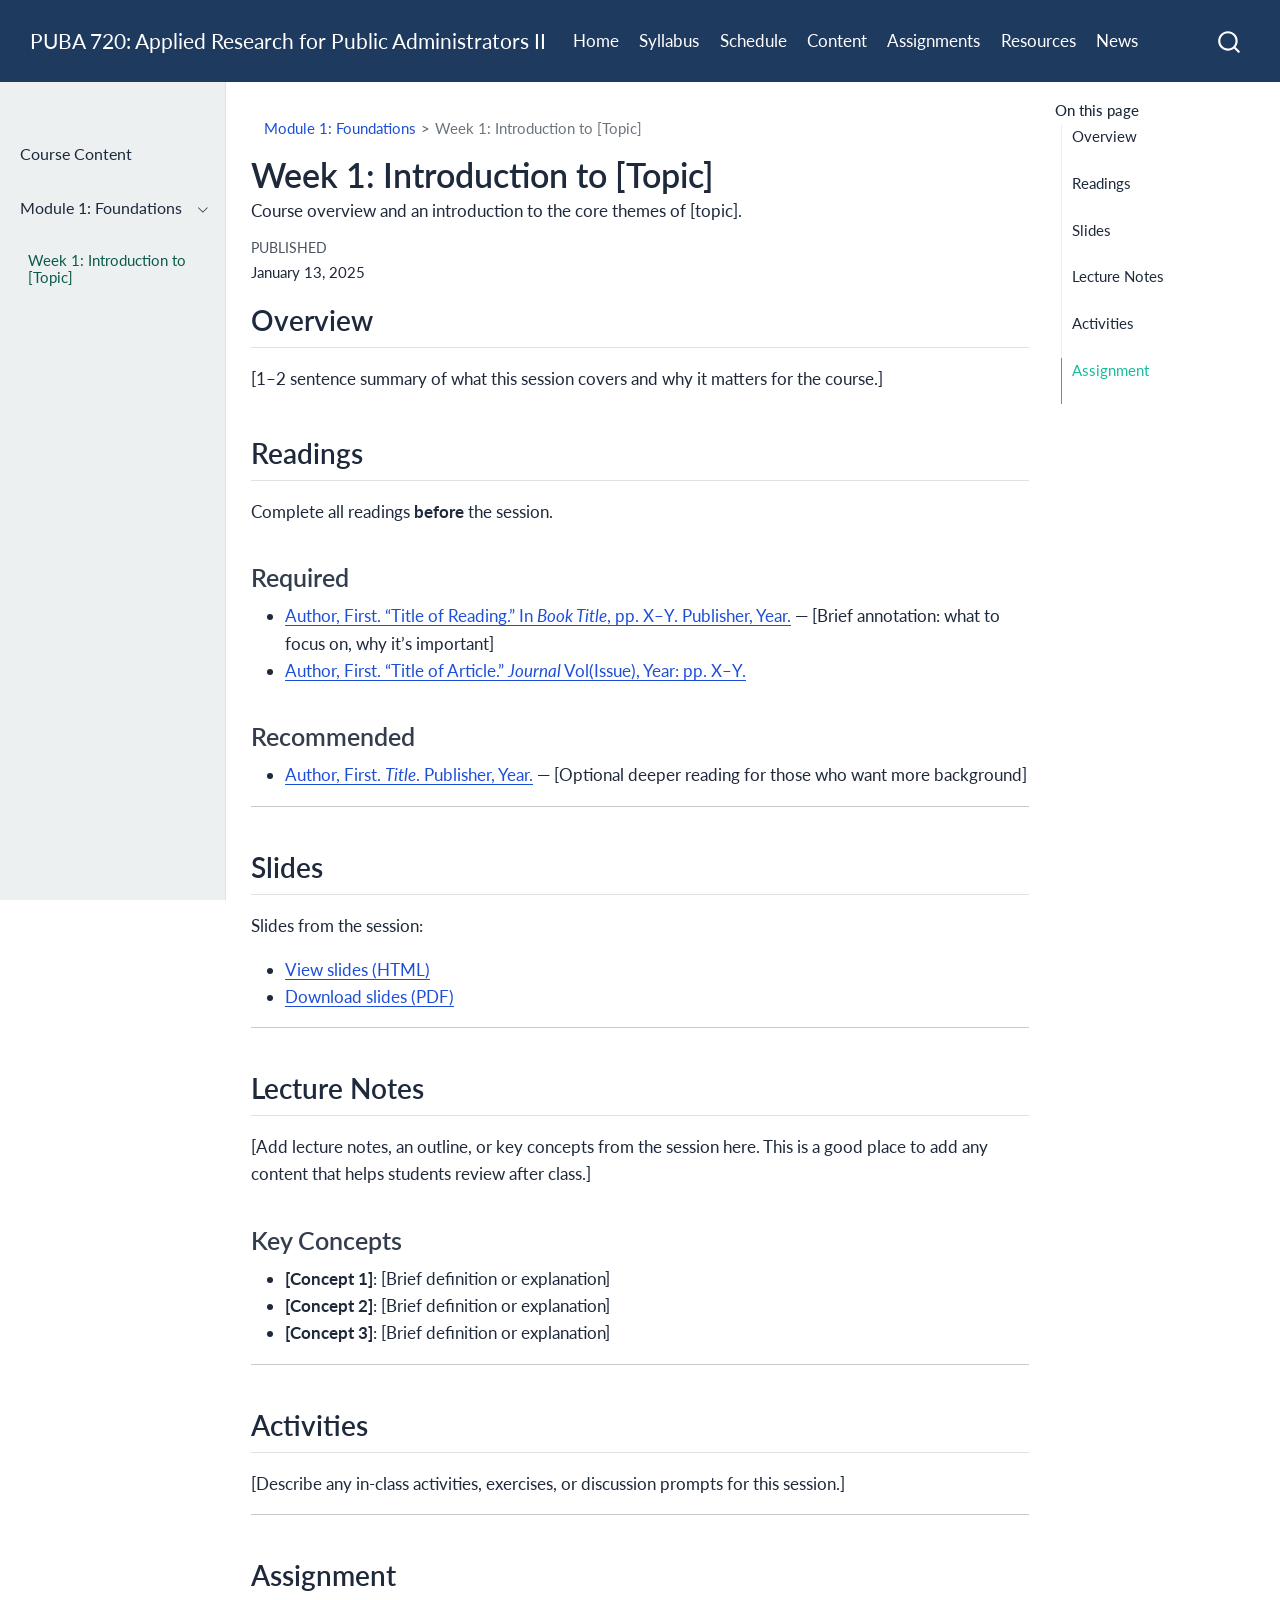
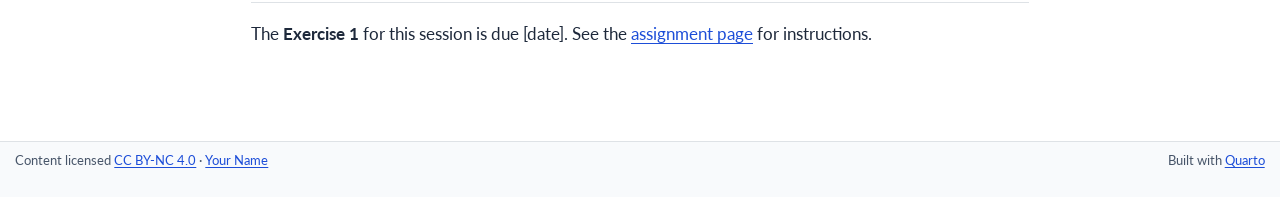
==== content/01-content.html @ adf617c3 "Built site for gh-pages" ====
<!DOCTYPE html>
<html xmlns="http://www.w3.org/1999/xhtml" lang="en" xml:lang="en"><head>

<meta charset="utf-8">
<meta name="generator" content="quarto-1.8.27">

<meta name="viewport" content="width=device-width, initial-scale=1.0, user-scalable=yes">

<meta name="dcterms.date" content="2025-01-13">
<meta name="description" content="Course overview and an introduction to the core themes of [topic].">

<title>Week 1: Introduction to [Topic] – PUBA 720: Applied Research for Public Administrators II</title>
<style>
code{white-space: pre-wrap;}
span.smallcaps{font-variant: small-caps;}
div.columns{display: flex; gap: min(4vw, 1.5em);}
div.column{flex: auto; overflow-x: auto;}
div.hanging-indent{margin-left: 1.5em; text-indent: -1.5em;}
ul.task-list{list-style: none;}
ul.task-list li input[type="checkbox"] {
  width: 0.8em;
  margin: 0 0.8em 0.2em -1em; /* quarto-specific, see https://github.com/quarto-dev/quarto-cli/issues/4556 */ 
  vertical-align: middle;
}
</style>


<script src="../site_libs/quarto-nav/quarto-nav.js"></script>
<script src="../site_libs/clipboard/clipboard.min.js"></script>
<script src="../site_libs/quarto-search/autocomplete.umd.js"></script>
<script src="../site_libs/quarto-search/fuse.min.js"></script>
<script src="../site_libs/quarto-search/quarto-search.js"></script>
<meta name="quarto:offset" content="../">
<script src="../site_libs/quarto-html/quarto.js" type="module"></script>
<script src="../site_libs/quarto-html/tabsets/tabsets.js" type="module"></script>
<script src="../site_libs/quarto-html/axe/axe-check.js" type="module"></script>
<script src="../site_libs/quarto-html/popper.min.js"></script>
<script src="../site_libs/quarto-html/tippy.umd.min.js"></script>
<script src="../site_libs/quarto-html/anchor.min.js"></script>
<link href="../site_libs/quarto-html/tippy.css" rel="stylesheet">
<link href="../site_libs/quarto-html/quarto-syntax-highlighting-ed96de9b727972fe78a7b5d16c58bf87.css" rel="stylesheet" id="quarto-text-highlighting-styles">
<script src="../site_libs/bootstrap/bootstrap.min.js"></script>
<link href="../site_libs/bootstrap/bootstrap-icons.css" rel="stylesheet">
<link href="../site_libs/bootstrap/bootstrap-c410477cb083180b8fe2dfa5824c04f8.min.css" rel="stylesheet" append-hash="true" id="quarto-bootstrap" data-mode="light">
<script id="quarto-search-options" type="application/json">{
  "location": "navbar",
  "copy-button": false,
  "collapse-after": 3,
  "panel-placement": "end",
  "type": "overlay",
  "limit": 50,
  "keyboard-shortcut": [
    "f",
    "/",
    "s"
  ],
  "show-item-context": false,
  "language": {
    "search-no-results-text": "No results",
    "search-matching-documents-text": "matching documents",
    "search-copy-link-title": "Copy link to search",
    "search-hide-matches-text": "Hide additional matches",
    "search-more-match-text": "more match in this document",
    "search-more-matches-text": "more matches in this document",
    "search-clear-button-title": "Clear",
    "search-text-placeholder": "",
    "search-detached-cancel-button-title": "Cancel",
    "search-submit-button-title": "Submit",
    "search-label": "Search"
  }
}</script>


<link rel="stylesheet" href="../styles.css">
</head>

<body class="nav-sidebar docked nav-fixed quarto-light">

<div id="quarto-search-results"></div>
  <header id="quarto-header" class="headroom fixed-top">
    <nav class="navbar navbar-expand-lg " data-bs-theme="dark">
      <div class="navbar-container container-fluid">
      <div class="navbar-brand-container mx-auto">
    <a class="navbar-brand" href="../index.html">
    <span class="navbar-title">PUBA 720: Applied Research for Public Administrators II</span>
    </a>
  </div>
            <div id="quarto-search" class="" title="Search"></div>
          <button class="navbar-toggler" type="button" data-bs-toggle="collapse" data-bs-target="#navbarCollapse" aria-controls="navbarCollapse" role="menu" aria-expanded="false" aria-label="Toggle navigation" onclick="if (window.quartoToggleHeadroom) { window.quartoToggleHeadroom(); }">
  <span class="navbar-toggler-icon"></span>
</button>
          <div class="collapse navbar-collapse" id="navbarCollapse">
            <ul class="navbar-nav navbar-nav-scroll me-auto">
  <li class="nav-item">
    <a class="nav-link" href="../index.html"> 
<span class="menu-text">Home</span></a>
  </li>  
  <li class="nav-item">
    <a class="nav-link" href="../syllabus.html"> 
<span class="menu-text">Syllabus</span></a>
  </li>  
  <li class="nav-item">
    <a class="nav-link" href="../schedule.html"> 
<span class="menu-text">Schedule</span></a>
  </li>  
  <li class="nav-item">
    <a class="nav-link active" href="../content/index.html" aria-current="page"> 
<span class="menu-text">Content</span></a>
  </li>  
  <li class="nav-item">
    <a class="nav-link" href="../assignment/index.html"> 
<span class="menu-text">Assignments</span></a>
  </li>  
  <li class="nav-item">
    <a class="nav-link" href="../resources.html"> 
<span class="menu-text">Resources</span></a>
  </li>  
  <li class="nav-item">
    <a class="nav-link" href="../news.html"> 
<span class="menu-text">News</span></a>
  </li>  
</ul>
          </div> <!-- /navcollapse -->
            <div class="quarto-navbar-tools">
</div>
      </div> <!-- /container-fluid -->
    </nav>
  <nav class="quarto-secondary-nav">
    <div class="container-fluid d-flex">
      <button type="button" class="quarto-btn-toggle btn" data-bs-toggle="collapse" role="button" data-bs-target=".quarto-sidebar-collapse-item" aria-controls="quarto-sidebar" aria-expanded="false" aria-label="Toggle sidebar navigation" onclick="if (window.quartoToggleHeadroom) { window.quartoToggleHeadroom(); }">
        <i class="bi bi-layout-text-sidebar-reverse"></i>
      </button>
        <nav class="quarto-page-breadcrumbs" aria-label="breadcrumb"><ol class="breadcrumb"><li class="breadcrumb-item"><a href="../content/01-content.html">Module 1: Foundations</a></li><li class="breadcrumb-item"><a href="../content/01-content.html">Week 1: Introduction to [Topic]</a></li></ol></nav>
        <a class="flex-grow-1" role="navigation" data-bs-toggle="collapse" data-bs-target=".quarto-sidebar-collapse-item" aria-controls="quarto-sidebar" aria-expanded="false" aria-label="Toggle sidebar navigation" onclick="if (window.quartoToggleHeadroom) { window.quartoToggleHeadroom(); }">      
        </a>
      <button type="button" class="btn quarto-search-button" aria-label="Search" onclick="window.quartoOpenSearch();">
        <i class="bi bi-search"></i>
      </button>
    </div>
  </nav>
</header>
<!-- content -->
<div id="quarto-content" class="quarto-container page-columns page-rows-contents page-layout-article page-navbar">
<!-- sidebar -->
  <nav id="quarto-sidebar" class="sidebar collapse collapse-horizontal quarto-sidebar-collapse-item sidebar-navigation docked overflow-auto">
        <div class="mt-2 flex-shrink-0 align-items-center">
        <div class="sidebar-search">
        <div id="quarto-search" class="" title="Search"></div>
        </div>
        </div>
    <div class="sidebar-menu-container"> 
    <ul class="list-unstyled mt-1">
        <li class="sidebar-item">
  <div class="sidebar-item-container"> 
  <a href="../content/index.html" class="sidebar-item-text sidebar-link">
 <span class="menu-text">Course Content</span></a>
  </div>
</li>
        <li class="sidebar-item sidebar-item-section">
      <div class="sidebar-item-container"> 
            <a class="sidebar-item-text sidebar-link text-start" data-bs-toggle="collapse" data-bs-target="#quarto-sidebar-section-1" role="navigation" aria-expanded="true">
 <span class="menu-text">Module 1: Foundations</span></a>
          <a class="sidebar-item-toggle text-start" data-bs-toggle="collapse" data-bs-target="#quarto-sidebar-section-1" role="navigation" aria-expanded="true" aria-label="Toggle section">
            <i class="bi bi-chevron-right ms-2"></i>
          </a> 
      </div>
      <ul id="quarto-sidebar-section-1" class="collapse list-unstyled sidebar-section depth1 show">  
          <li class="sidebar-item">
  <div class="sidebar-item-container"> 
  <a href="../content/01-content.html" class="sidebar-item-text sidebar-link active">
 <span class="menu-text">Week 1: Introduction to [Topic]</span></a>
  </div>
</li>
      </ul>
  </li>
    </ul>
    </div>
</nav>
<div id="quarto-sidebar-glass" class="quarto-sidebar-collapse-item" data-bs-toggle="collapse" data-bs-target=".quarto-sidebar-collapse-item"></div>
<!-- margin-sidebar -->
    <div id="quarto-margin-sidebar" class="sidebar margin-sidebar">
        <nav id="TOC" role="doc-toc" class="toc-active">
    <h2 id="toc-title">On this page</h2>
   
  <ul>
  <li><a href="#overview" id="toc-overview" class="nav-link active" data-scroll-target="#overview">Overview</a></li>
  <li><a href="#readings" id="toc-readings" class="nav-link" data-scroll-target="#readings">Readings</a>
  <ul class="collapse">
  <li><a href="#required" id="toc-required" class="nav-link" data-scroll-target="#required">Required</a></li>
  <li><a href="#recommended" id="toc-recommended" class="nav-link" data-scroll-target="#recommended">Recommended</a></li>
  </ul></li>
  <li><a href="#slides" id="toc-slides" class="nav-link" data-scroll-target="#slides">Slides</a></li>
  <li><a href="#lecture-notes" id="toc-lecture-notes" class="nav-link" data-scroll-target="#lecture-notes">Lecture Notes</a>
  <ul class="collapse">
  <li><a href="#key-concepts" id="toc-key-concepts" class="nav-link" data-scroll-target="#key-concepts">Key Concepts</a></li>
  </ul></li>
  <li><a href="#activities" id="toc-activities" class="nav-link" data-scroll-target="#activities">Activities</a></li>
  <li><a href="#assignment" id="toc-assignment" class="nav-link" data-scroll-target="#assignment">Assignment</a></li>
  </ul>
</nav>
    </div>
<!-- main -->
<main class="content" id="quarto-document-content">
<!-- WCAG 2.4.1: Bypass Blocks — skip link becomes visible on keyboard focus -->
<a class="skip-nav" href="#quarto-document-content">Skip to main content</a>

<header id="title-block-header" class="quarto-title-block default"><nav class="quarto-page-breadcrumbs quarto-title-breadcrumbs d-none d-lg-block" aria-label="breadcrumb"><ol class="breadcrumb"><li class="breadcrumb-item"><a href="../content/01-content.html">Module 1: Foundations</a></li><li class="breadcrumb-item"><a href="../content/01-content.html">Week 1: Introduction to [Topic]</a></li></ol></nav>
<div class="quarto-title">
<h1 class="title">Week 1: Introduction to [Topic]</h1>
</div>

<div>
  <div class="description">
    Course overview and an introduction to the core themes of [topic].
  </div>
</div>


<div class="quarto-title-meta">

    
    <div>
    <div class="quarto-title-meta-heading">Published</div>
    <div class="quarto-title-meta-contents">
      <p class="date">January 13, 2025</p>
    </div>
  </div>
  
    
  </div>
  


</header>


<section id="overview" class="level2">
<h2 class="anchored" data-anchor-id="overview">Overview</h2>
<p>[1–2 sentence summary of what this session covers and why it matters for the course.]</p>
</section>
<section id="readings" class="level2">
<h2 class="anchored" data-anchor-id="readings">Readings</h2>
<p>Complete all readings <strong>before</strong> the session.</p>
<section id="required" class="level3">
<h3 class="anchored" data-anchor-id="required">Required</h3>
<ul>
<li><a href="link">Author, First. “Title of Reading.” In <em>Book Title</em>, pp.&nbsp;X–Y. Publisher, Year.</a> — [Brief annotation: what to focus on, why it’s important]</li>
<li><a href="link">Author, First. “Title of Article.” <em>Journal</em> Vol(Issue), Year: pp.&nbsp;X–Y.</a></li>
</ul>
</section>
<section id="recommended" class="level3">
<h3 class="anchored" data-anchor-id="recommended">Recommended</h3>
<ul>
<li><a href="link">Author, First. <em>Title</em>. Publisher, Year.</a> — [Optional deeper reading for those who want more background]</li>
</ul>
<hr>
</section>
</section>
<section id="slides" class="level2">
<h2 class="anchored" data-anchor-id="slides">Slides</h2>
<p>Slides from the session:</p>
<ul>
<li><a href="slides/01-slides.html" target="_blank" rel="noopener noreferrer" aria-label="View Week 1 slides, opens in new tab">View slides (HTML)</a></li>
<li><a href="slides/01-slides.pdf" aria-label="Download Week 1 slides as PDF">Download slides (PDF)</a></li>
</ul>
<hr>
</section>
<section id="lecture-notes" class="level2">
<h2 class="anchored" data-anchor-id="lecture-notes">Lecture Notes</h2>
<p>[Add lecture notes, an outline, or key concepts from the session here. This is a good place to add any content that helps students review after class.]</p>
<section id="key-concepts" class="level3">
<h3 class="anchored" data-anchor-id="key-concepts">Key Concepts</h3>
<ul>
<li><strong>[Concept 1]</strong>: [Brief definition or explanation]</li>
<li><strong>[Concept 2]</strong>: [Brief definition or explanation]</li>
<li><strong>[Concept 3]</strong>: [Brief definition or explanation]</li>
</ul>
<hr>
</section>
</section>
<section id="activities" class="level2">
<h2 class="anchored" data-anchor-id="activities">Activities</h2>
<p>[Describe any in-class activities, exercises, or discussion prompts for this session.]</p>
<hr>
</section>
<section id="assignment" class="level2">
<h2 class="anchored" data-anchor-id="assignment">Assignment</h2>
<p>The <strong>Exercise 1</strong> for this session is due [date]. See the <a href="../assignment/01-exercise.html">assignment page</a> for instructions.</p>


</section>

</main> <!-- /main -->
<script id="quarto-html-after-body" type="application/javascript">
  window.document.addEventListener("DOMContentLoaded", function (event) {
    const icon = "";
    const anchorJS = new window.AnchorJS();
    anchorJS.options = {
      placement: 'right',
      icon: icon
    };
    anchorJS.add('.anchored');
    const isCodeAnnotation = (el) => {
      for (const clz of el.classList) {
        if (clz.startsWith('code-annotation-')) {                     
          return true;
        }
      }
      return false;
    }
    const onCopySuccess = function(e) {
      // button target
      const button = e.trigger;
      // don't keep focus
      button.blur();
      // flash "checked"
      button.classList.add('code-copy-button-checked');
      var currentTitle = button.getAttribute("title");
      button.setAttribute("title", "Copied!");
      let tooltip;
      if (window.bootstrap) {
        button.setAttribute("data-bs-toggle", "tooltip");
        button.setAttribute("data-bs-placement", "left");
        button.setAttribute("data-bs-title", "Copied!");
        tooltip = new bootstrap.Tooltip(button, 
          { trigger: "manual", 
            customClass: "code-copy-button-tooltip",
            offset: [0, -8]});
        tooltip.show();    
      }
      setTimeout(function() {
        if (tooltip) {
          tooltip.hide();
          button.removeAttribute("data-bs-title");
          button.removeAttribute("data-bs-toggle");
          button.removeAttribute("data-bs-placement");
        }
        button.setAttribute("title", currentTitle);
        button.classList.remove('code-copy-button-checked');
      }, 1000);
      // clear code selection
      e.clearSelection();
    }
    const getTextToCopy = function(trigger) {
      const outerScaffold = trigger.parentElement.cloneNode(true);
      const codeEl = outerScaffold.querySelector('code');
      for (const childEl of codeEl.children) {
        if (isCodeAnnotation(childEl)) {
          childEl.remove();
        }
      }
      return codeEl.innerText;
    }
    const clipboard = new window.ClipboardJS('.code-copy-button:not([data-in-quarto-modal])', {
      text: getTextToCopy
    });
    clipboard.on('success', onCopySuccess);
    if (window.document.getElementById('quarto-embedded-source-code-modal')) {
      const clipboardModal = new window.ClipboardJS('.code-copy-button[data-in-quarto-modal]', {
        text: getTextToCopy,
        container: window.document.getElementById('quarto-embedded-source-code-modal')
      });
      clipboardModal.on('success', onCopySuccess);
    }
      var localhostRegex = new RegExp(/^(?:http|https):\/\/localhost\:?[0-9]*\//);
      var mailtoRegex = new RegExp(/^mailto:/);
        var filterRegex = new RegExp("https:\/\/colt-jensen\.github\.io\/puba-720-");
      var isInternal = (href) => {
          return filterRegex.test(href) || localhostRegex.test(href) || mailtoRegex.test(href);
      }
      // Inspect non-navigation links and adorn them if external
     var links = window.document.querySelectorAll('a[href]:not(.nav-link):not(.navbar-brand):not(.toc-action):not(.sidebar-link):not(.sidebar-item-toggle):not(.pagination-link):not(.no-external):not([aria-hidden]):not(.dropdown-item):not(.quarto-navigation-tool):not(.about-link)');
      for (var i=0; i<links.length; i++) {
        const link = links[i];
        if (!isInternal(link.href)) {
          // undo the damage that might have been done by quarto-nav.js in the case of
          // links that we want to consider external
          if (link.dataset.originalHref !== undefined) {
            link.href = link.dataset.originalHref;
          }
        }
      }
    function tippyHover(el, contentFn, onTriggerFn, onUntriggerFn) {
      const config = {
        allowHTML: true,
        maxWidth: 500,
        delay: 100,
        arrow: false,
        appendTo: function(el) {
            return el.parentElement;
        },
        interactive: true,
        interactiveBorder: 10,
        theme: 'quarto',
        placement: 'bottom-start',
      };
      if (contentFn) {
        config.content = contentFn;
      }
      if (onTriggerFn) {
        config.onTrigger = onTriggerFn;
      }
      if (onUntriggerFn) {
        config.onUntrigger = onUntriggerFn;
      }
      window.tippy(el, config); 
    }
    const noterefs = window.document.querySelectorAll('a[role="doc-noteref"]');
    for (var i=0; i<noterefs.length; i++) {
      const ref = noterefs[i];
      tippyHover(ref, function() {
        // use id or data attribute instead here
        let href = ref.getAttribute('data-footnote-href') || ref.getAttribute('href');
        try { href = new URL(href).hash; } catch {}
        const id = href.replace(/^#\/?/, "");
        const note = window.document.getElementById(id);
        if (note) {
          return note.innerHTML;
        } else {
          return "";
        }
      });
    }
    const xrefs = window.document.querySelectorAll('a.quarto-xref');
    const processXRef = (id, note) => {
      // Strip column container classes
      const stripColumnClz = (el) => {
        el.classList.remove("page-full", "page-columns");
        if (el.children) {
          for (const child of el.children) {
            stripColumnClz(child);
          }
        }
      }
      stripColumnClz(note)
      if (id === null || id.startsWith('sec-')) {
        // Special case sections, only their first couple elements
        const container = document.createElement("div");
        if (note.children && note.children.length > 2) {
          container.appendChild(note.children[0].cloneNode(true));
          for (let i = 1; i < note.children.length; i++) {
            const child = note.children[i];
            if (child.tagName === "P" && child.innerText === "") {
              continue;
            } else {
              container.appendChild(child.cloneNode(true));
              break;
            }
          }
          if (window.Quarto?.typesetMath) {
            window.Quarto.typesetMath(container);
          }
          return container.innerHTML
        } else {
          if (window.Quarto?.typesetMath) {
            window.Quarto.typesetMath(note);
          }
          return note.innerHTML;
        }
      } else {
        // Remove any anchor links if they are present
        const anchorLink = note.querySelector('a.anchorjs-link');
        if (anchorLink) {
          anchorLink.remove();
        }
        if (window.Quarto?.typesetMath) {
          window.Quarto.typesetMath(note);
        }
        if (note.classList.contains("callout")) {
          return note.outerHTML;
        } else {
          return note.innerHTML;
        }
      }
    }
    for (var i=0; i<xrefs.length; i++) {
      const xref = xrefs[i];
      tippyHover(xref, undefined, function(instance) {
        instance.disable();
        let url = xref.getAttribute('href');
        let hash = undefined; 
        if (url.startsWith('#')) {
          hash = url;
        } else {
          try { hash = new URL(url).hash; } catch {}
        }
        if (hash) {
          const id = hash.replace(/^#\/?/, "");
          const note = window.document.getElementById(id);
          if (note !== null) {
            try {
              const html = processXRef(id, note.cloneNode(true));
              instance.setContent(html);
            } finally {
              instance.enable();
              instance.show();
            }
          } else {
            // See if we can fetch this
            fetch(url.split('#')[0])
            .then(res => res.text())
            .then(html => {
              const parser = new DOMParser();
              const htmlDoc = parser.parseFromString(html, "text/html");
              const note = htmlDoc.getElementById(id);
              if (note !== null) {
                const html = processXRef(id, note);
                instance.setContent(html);
              } 
            }).finally(() => {
              instance.enable();
              instance.show();
            });
          }
        } else {
          // See if we can fetch a full url (with no hash to target)
          // This is a special case and we should probably do some content thinning / targeting
          fetch(url)
          .then(res => res.text())
          .then(html => {
            const parser = new DOMParser();
            const htmlDoc = parser.parseFromString(html, "text/html");
            const note = htmlDoc.querySelector('main.content');
            if (note !== null) {
              // This should only happen for chapter cross references
              // (since there is no id in the URL)
              // remove the first header
              if (note.children.length > 0 && note.children[0].tagName === "HEADER") {
                note.children[0].remove();
              }
              const html = processXRef(null, note);
              instance.setContent(html);
            } 
          }).finally(() => {
            instance.enable();
            instance.show();
          });
        }
      }, function(instance) {
      });
    }
        let selectedAnnoteEl;
        const selectorForAnnotation = ( cell, annotation) => {
          let cellAttr = 'data-code-cell="' + cell + '"';
          let lineAttr = 'data-code-annotation="' +  annotation + '"';
          const selector = 'span[' + cellAttr + '][' + lineAttr + ']';
          return selector;
        }
        const selectCodeLines = (annoteEl) => {
          const doc = window.document;
          const targetCell = annoteEl.getAttribute("data-target-cell");
          const targetAnnotation = annoteEl.getAttribute("data-target-annotation");
          const annoteSpan = window.document.querySelector(selectorForAnnotation(targetCell, targetAnnotation));
          const lines = annoteSpan.getAttribute("data-code-lines").split(",");
          const lineIds = lines.map((line) => {
            return targetCell + "-" + line;
          })
          let top = null;
          let height = null;
          let parent = null;
          if (lineIds.length > 0) {
              //compute the position of the single el (top and bottom and make a div)
              const el = window.document.getElementById(lineIds[0]);
              top = el.offsetTop;
              height = el.offsetHeight;
              parent = el.parentElement.parentElement;
            if (lineIds.length > 1) {
              const lastEl = window.document.getElementById(lineIds[lineIds.length - 1]);
              const bottom = lastEl.offsetTop + lastEl.offsetHeight;
              height = bottom - top;
            }
            if (top !== null && height !== null && parent !== null) {
              // cook up a div (if necessary) and position it 
              let div = window.document.getElementById("code-annotation-line-highlight");
              if (div === null) {
                div = window.document.createElement("div");
                div.setAttribute("id", "code-annotation-line-highlight");
                div.style.position = 'absolute';
                parent.appendChild(div);
              }
              div.style.top = top - 2 + "px";
              div.style.height = height + 4 + "px";
              div.style.left = 0;
              let gutterDiv = window.document.getElementById("code-annotation-line-highlight-gutter");
              if (gutterDiv === null) {
                gutterDiv = window.document.createElement("div");
                gutterDiv.setAttribute("id", "code-annotation-line-highlight-gutter");
                gutterDiv.style.position = 'absolute';
                const codeCell = window.document.getElementById(targetCell);
                const gutter = codeCell.querySelector('.code-annotation-gutter');
                gutter.appendChild(gutterDiv);
              }
              gutterDiv.style.top = top - 2 + "px";
              gutterDiv.style.height = height + 4 + "px";
            }
            selectedAnnoteEl = annoteEl;
          }
        };
        const unselectCodeLines = () => {
          const elementsIds = ["code-annotation-line-highlight", "code-annotation-line-highlight-gutter"];
          elementsIds.forEach((elId) => {
            const div = window.document.getElementById(elId);
            if (div) {
              div.remove();
            }
          });
          selectedAnnoteEl = undefined;
        };
          // Handle positioning of the toggle
      window.addEventListener(
        "resize",
        throttle(() => {
          elRect = undefined;
          if (selectedAnnoteEl) {
            selectCodeLines(selectedAnnoteEl);
          }
        }, 10)
      );
      function throttle(fn, ms) {
      let throttle = false;
      let timer;
        return (...args) => {
          if(!throttle) { // first call gets through
              fn.apply(this, args);
              throttle = true;
          } else { // all the others get throttled
              if(timer) clearTimeout(timer); // cancel #2
              timer = setTimeout(() => {
                fn.apply(this, args);
                timer = throttle = false;
              }, ms);
          }
        };
      }
        // Attach click handler to the DT
        const annoteDls = window.document.querySelectorAll('dt[data-target-cell]');
        for (const annoteDlNode of annoteDls) {
          annoteDlNode.addEventListener('click', (event) => {
            const clickedEl = event.target;
            if (clickedEl !== selectedAnnoteEl) {
              unselectCodeLines();
              const activeEl = window.document.querySelector('dt[data-target-cell].code-annotation-active');
              if (activeEl) {
                activeEl.classList.remove('code-annotation-active');
              }
              selectCodeLines(clickedEl);
              clickedEl.classList.add('code-annotation-active');
            } else {
              // Unselect the line
              unselectCodeLines();
              clickedEl.classList.remove('code-annotation-active');
            }
          });
        }
    const findCites = (el) => {
      const parentEl = el.parentElement;
      if (parentEl) {
        const cites = parentEl.dataset.cites;
        if (cites) {
          return {
            el,
            cites: cites.split(' ')
          };
        } else {
          return findCites(el.parentElement)
        }
      } else {
        return undefined;
      }
    };
    var bibliorefs = window.document.querySelectorAll('a[role="doc-biblioref"]');
    for (var i=0; i<bibliorefs.length; i++) {
      const ref = bibliorefs[i];
      const citeInfo = findCites(ref);
      if (citeInfo) {
        tippyHover(citeInfo.el, function() {
          var popup = window.document.createElement('div');
          citeInfo.cites.forEach(function(cite) {
            var citeDiv = window.document.createElement('div');
            citeDiv.classList.add('hanging-indent');
            citeDiv.classList.add('csl-entry');
            var biblioDiv = window.document.getElementById('ref-' + cite);
            if (biblioDiv) {
              citeDiv.innerHTML = biblioDiv.innerHTML;
            }
            popup.appendChild(citeDiv);
          });
          return popup.innerHTML;
        });
      }
    }
  });
  </script>
</div> <!-- /content -->
<footer class="footer">
  <div class="nav-footer">
    <div class="nav-footer-left">
<p>Content licensed <a href="https://creativecommons.org/licenses/by-nc/4.0/">CC BY-NC 4.0</a> · <a href="https://yourwebsite.com">Your Name</a></p>
</div>   
    <div class="nav-footer-center">
      &nbsp;
    </div>
    <div class="nav-footer-right">
<p>Built with <a href="https://quarto.org/">Quarto</a></p>
</div>
  </div>
</footer>




</body></html>
---- site_libs/quarto-html/tippy.css ----
.tippy-box[data-animation=fade][data-state=hidden]{opacity:0}[data-tippy-root]{max-width:calc(100vw - 10px)}.tippy-box{position:relative;background-color:#333;color:#fff;border-radius:4px;font-size:14px;line-height:1.4;white-space:normal;outline:0;transition-property:transform,visibility,opacity}.tippy-box[data-placement^=top]>.tippy-arrow{bottom:0}.tippy-box[data-placement^=top]>.tippy-arrow:before{bottom:-7px;left:0;border-width:8px 8px 0;border-top-color:initial;transform-origin:center top}.tippy-box[data-placement^=bottom]>.tippy-arrow{top:0}.tippy-box[data-placement^=bottom]>.tippy-arrow:before{top:-7px;left:0;border-width:0 8px 8px;border-bottom-color:initial;transform-origin:center bottom}.tippy-box[data-placement^=left]>.tippy-arrow{right:0}.tippy-box[data-placement^=left]>.tippy-arrow:before{border-width:8px 0 8px 8px;border-left-color:initial;right:-7px;transform-origin:center left}.tippy-box[data-placement^=right]>.tippy-arrow{left:0}.tippy-box[data-placement^=right]>.tippy-arrow:before{left:-7px;border-width:8px 8px 8px 0;border-right-color:initial;transform-origin:center right}.tippy-box[data-inertia][data-state=visible]{transition-timing-function:cubic-bezier(.54,1.5,.38,1.11)}.tippy-arrow{width:16px;height:16px;color:#333}.tippy-arrow:before{content:"";position:absolute;border-color:transparent;border-style:solid}.tippy-content{position:relative;padding:5px 9px;z-index:1}
---- site_libs/quarto-html/quarto-syntax-highlighting-ed96de9b727972fe78a7b5d16c58bf87.css ----
/* quarto syntax highlight colors */
:root {
  --quarto-hl-ot-color: #003B4F;
  --quarto-hl-at-color: #657422;
  --quarto-hl-ss-color: #20794D;
  --quarto-hl-an-color: #5E5E5E;
  --quarto-hl-fu-color: #4758AB;
  --quarto-hl-st-color: #20794D;
  --quarto-hl-cf-color: #003B4F;
  --quarto-hl-op-color: #5E5E5E;
  --quarto-hl-er-color: #AD0000;
  --quarto-hl-bn-color: #AD0000;
  --quarto-hl-al-color: #AD0000;
  --quarto-hl-va-color: #111111;
  --quarto-hl-bu-color: inherit;
  --quarto-hl-ex-color: inherit;
  --quarto-hl-pp-color: #AD0000;
  --quarto-hl-in-color: #5E5E5E;
  --quarto-hl-vs-color: #20794D;
  --quarto-hl-wa-color: #5E5E5E;
  --quarto-hl-do-color: #5E5E5E;
  --quarto-hl-im-color: #00769E;
  --quarto-hl-ch-color: #20794D;
  --quarto-hl-dt-color: #AD0000;
  --quarto-hl-fl-color: #AD0000;
  --quarto-hl-co-color: #5E5E5E;
  --quarto-hl-cv-color: #5E5E5E;
  --quarto-hl-cn-color: #8f5902;
  --quarto-hl-sc-color: #5E5E5E;
  --quarto-hl-dv-color: #AD0000;
  --quarto-hl-kw-color: #003B4F;
}

/* other quarto variables */
:root {
  --quarto-font-monospace: SFMono-Regular, Menlo, Monaco, Consolas, "Liberation Mono", "Courier New", monospace;
}

/* syntax highlight based on Pandoc's rules */
pre > code.sourceCode > span {
  color: #003B4F;
}

code.sourceCode > span {
  color: #003B4F;
}

div.sourceCode,
div.sourceCode pre.sourceCode {
  color: #003B4F;
}

/* Normal */
code span {
  color: #003B4F;
}

/* Alert */
code span.al {
  color: #AD0000;
  font-style: inherit;
}

/* Annotation */
code span.an {
  color: #5E5E5E;
  font-style: inherit;
}

/* Attribute */
code span.at {
  color: #657422;
  font-style: inherit;
}

/* BaseN */
code span.bn {
  color: #AD0000;
  font-style: inherit;
}

/* BuiltIn */
code span.bu {
  font-style: inherit;
}

/* ControlFlow */
code span.cf {
  color: #003B4F;
  font-weight: bold;
  font-style: inherit;
}

/* Char */
code span.ch {
  color: #20794D;
  font-style: inherit;
}

/* Constant */
code span.cn {
  color: #8f5902;
  font-style: inherit;
}

/* Comment */
code span.co {
  color: #5E5E5E;
  font-style: inherit;
}

/* CommentVar */
code span.cv {
  color: #5E5E5E;
  font-style: italic;
}

/* Documentation */
code span.do {
  color: #5E5E5E;
  font-style: italic;
}

/* DataType */
code span.dt {
  color: #AD0000;
  font-style: inherit;
}

/* DecVal */
code span.dv {
  color: #AD0000;
  font-style: inherit;
}

/* Error */
code span.er {
  color: #AD0000;
  font-style: inherit;
}

/* Extension */
code span.ex {
  font-style: inherit;
}

/* Float */
code span.fl {
  color: #AD0000;
  font-style: inherit;
}

/* Function */
code span.fu {
  color: #4758AB;
  font-style: inherit;
}

/* Import */
code span.im {
  color: #00769E;
  font-style: inherit;
}

/* Information */
code span.in {
  color: #5E5E5E;
  font-style: inherit;
}

/* Keyword */
code span.kw {
  color: #003B4F;
  font-weight: bold;
  font-style: inherit;
}

/* Operator */
code span.op {
  color: #5E5E5E;
  font-style: inherit;
}

/* Other */
code span.ot {
  color: #003B4F;
  font-style: inherit;
}

/* Preprocessor */
code span.pp {
  color: #AD0000;
  font-style: inherit;
}

/* SpecialChar */
code span.sc {
  color: #5E5E5E;
  font-style: inherit;
}

/* SpecialString */
code span.ss {
  color: #20794D;
  font-style: inherit;
}

/* String */
code span.st {
  color: #20794D;
  font-style: inherit;
}

/* Variable */
code span.va {
  color: #111111;
  font-style: inherit;
}

/* VerbatimString */
code span.vs {
  color: #20794D;
  font-style: inherit;
}

/* Warning */
code span.wa {
  color: #5E5E5E;
  font-style: italic;
}

.prevent-inlining {
  content: "</";
}

/*# sourceMappingURL=0920dd6d7437995b8cdf7429764427b1.css.map */
---- styles.css ----
/*
 * Course Website Stylesheet
 * WCAG 2.1 Level AA Compliant
 *
 * Verified contrast ratios (minimum 4.5:1 for normal text, 3:1 for large/UI):
 *   --color-text     (#1e293b) on white      → 13.1:1  ✓
 *   --color-primary  (#1d4ed8) on white      →  7.1:1  ✓
 *   --color-visited  (#5b21b6) on white      →  8.2:1  ✓
 *   --color-muted    (#475569) on white      →  5.7:1  ✓
 *   --color-navbar   (#1e3a5f), white text   → 10.2:1  ✓
 *   Focus ring amber (#d97706) on white      →  4.6:1  ✓  (also distinguishable by shape)
 *   Warning text     (#92400e) on #fef3c7    →  4.6:1  ✓
 */


/* ─── 1. Custom Properties ───────────────────────────────── */
:root {
  --color-text:         #1e293b;
  --color-text-muted:   #475569;
  --color-background:   #ffffff;
  --color-primary:      #1d4ed8;
  --color-primary-dark: #1e40af;
  --color-link:         #1d4ed8;
  --color-link-visited: #5b21b6;
  --color-focus:        #d97706;
  --color-border:       #94a3b8;
  --color-code-bg:      #f1f5f9;
  --color-navbar-bg:    #1e3a5f;
  --color-surface:      #f8fafc;

  --font-size-base:     1rem;
  --line-height-base:   1.6;    /* WCAG 1.4.12: line-height ≥ 1.5× font-size */
}


/* ─── 2. Skip Navigation (WCAG 2.4.1 — Bypass Blocks) ────── */
.skip-nav {
  position: absolute;
  top: -100%;
  left: 0;
  z-index: 9999;
  padding: 0.75rem 1.5rem;
  background: var(--color-focus);
  color: #000000;
  font-weight: 700;
  font-size: 1rem;
  text-decoration: none;
  border-bottom-right-radius: 0.5rem;
  transition: top 0.1s ease;
}

.skip-nav:focus {
  top: 0;
  outline: 3px solid #000000;
  outline-offset: 2px;
}


/* ─── 3. Focus Indicators (WCAG 2.4.7 — Focus Visible) ────── */
:focus-visible {
  outline: 3px solid var(--color-focus);
  outline-offset: 3px;
  border-radius: 2px;
}

/* Suppress browser default when :focus-visible handles it */
:focus:not(:focus-visible) {
  outline: none;
}


/* ─── 4. Body & Typography (WCAG 1.4.3, 1.4.4, 1.4.12) ────── */
body {
  color: var(--color-text);
  font-size: var(--font-size-base);
  line-height: var(--line-height-base);
}

h1, h2, h3, h4, h5, h6 {
  color: var(--color-text);
  line-height: 1.3;
  margin-top: 1.5em;
}

p {
  max-width: 75ch;     /* Optimal reading line length per WCAG 1.4.8 guidance */
}


/* ─── 5. Links (WCAG 1.4.1 — not color alone) ──────────────── */
a {
  color: var(--color-link);
  text-decoration: underline;
  text-underline-offset: 0.15em;
}

a:hover {
  color: var(--color-primary-dark);
  text-decoration: underline;
}

a:visited {
  color: var(--color-link-visited);
}


/* ─── 6. Navbar ──────────────────────────────────────────────── */
.navbar {
  background-color: var(--color-navbar-bg) !important;
}

.navbar .navbar-brand,
.navbar .nav-link {
  color: #ffffff !important;
  text-decoration: none;
}

.navbar .nav-link:hover,
.navbar .nav-link:focus {
  color: #fbbf24 !important;   /* amber: 5.5:1 on #1e3a5f */
  text-decoration: underline;
}

.navbar .navbar-brand:focus-visible,
.navbar .nav-link:focus-visible {
  outline: 3px solid #fbbf24;
  outline-offset: 2px;
  border-radius: 2px;
}


/* ─── 7. Sidebar ─────────────────────────────────────────────── */
.sidebar-navigation a {
  color: var(--color-text);
  text-decoration: none;
}

.sidebar-navigation a:hover {
  color: var(--color-primary);
  text-decoration: underline;
}

.sidebar .sidebar-section-item {
  color: var(--color-text);
  font-weight: 600;
}


/* ─── 8. Tables (WCAG 1.3.1 — Info & Relationships) ─────────── */
table {
  border-collapse: collapse;
  width: 100%;
}

thead th {
  background-color: var(--color-navbar-bg);
  color: #ffffff;
  font-weight: 600;
  text-align: left;
  padding: 0.75rem 1rem;
}

tbody td {
  padding: 0.625rem 1rem;
  border-bottom: 1px solid #e2e8f0;
  vertical-align: top;
}

tbody tr:nth-child(even) td {
  background-color: var(--color-surface);
}

/* Schedule module section rows */
.schedule-section td {
  background-color: #dde4ed !important;
  font-weight: 700;
  color: var(--color-text);
  font-size: 0.9rem;
  letter-spacing: 0.04em;
  text-transform: uppercase;
  padding: 0.4rem 1rem;
}


/* ─── 9. Images (WCAG 1.4.10 — Reflow) ──────────────────────── */
img {
  max-width: 100%;
  height: auto;
}

figure {
  margin: 1.5rem 0;
}

figcaption {
  font-size: 0.875rem;
  color: var(--color-text-muted);
  margin-top: 0.5rem;
}


/* ─── 10. Code ───────────────────────────────────────────────── */
code {
  background-color: var(--color-code-bg);
  padding: 0.15em 0.4em;
  border-radius: 0.25rem;
  font-size: 0.875em;
  color: var(--color-text);
}

pre code {
  padding: 0;
  background: transparent;
}


/* ─── 11. Callout Boxes (WCAG 1.4.1 — icons + color used) ────── */
/* Quarto callouts include both an icon and a labelled title,
   satisfying the "not color alone" requirement.               */
.callout {
  border-left-width: 4px;
  margin: 1.5rem 0;
}


/* ─── 12. Hero Banner (homepage) ─────────────────────────────── */
.hero-banner {
  background-color: var(--color-navbar-bg);
  color: #ffffff;
  padding: 3rem 2rem;
  margin-bottom: 2rem;
  border-radius: 0.5rem;
}

.hero-banner h1,
.hero-banner h2 {
  color: #ffffff;
  margin-top: 0;
  font-size: 2rem;
}

.hero-banner p {
  color: #cbd5e1;
  font-size: 1.1rem;
  margin-bottom: 0;
  max-width: none;
}


/* ─── 13. Course Details Card (homepage) ─────────────────────── */
.course-details-card {
  background-color: var(--color-surface);
  border: 1px solid var(--color-border);
  border-radius: 0.5rem;
  padding: 1.5rem;
  margin-bottom: 1.5rem;
}

/* Hide empty header row in the details table */
.course-details-card thead th {
  display: none;
}

.course-details-card tbody td {
  padding: 0.3rem 0.5rem;
  border: none;
  background: transparent;
}

.course-details-card tbody td:first-child {
  font-weight: 600;
  color: var(--color-text-muted);
  white-space: nowrap;
  padding-right: 1rem;
  width: 1%;
}


/* ─── 14. Quick Links Card (homepage) ────────────────────────── */
.quick-links {
  background-color: var(--color-surface);
  border: 1px solid var(--color-border);
  border-radius: 0.5rem;
  padding: 1.5rem;
}

.quick-links ul {
  padding-left: 1.25rem;
  margin-bottom: 0;
}

.quick-links li {
  margin-bottom: 0.35rem;
}


/* ─── 15. Footer ─────────────────────────────────────────────── */
.nav-footer {
  background-color: var(--color-surface);
  border-top: 1px solid var(--color-border);
  font-size: 0.9rem;
  color: var(--color-text-muted);
}

.nav-footer a {
  color: var(--color-primary);
}


/* ─── 16. Minimum Target Size (WCAG 2.5.5 — 44×44px guidance) ── */
.btn,
.nav-link,
.sidebar-link {
  min-height: 2.75rem;
}


/* ─── 17. Reduced Motion (WCAG 2.3.3) ───────────────────────── */
@media (prefers-reduced-motion: reduce) {
  *,
  *::before,
  *::after {
    animation-duration: 0.01ms !important;
    animation-iteration-count: 1 !important;
    transition-duration: 0.01ms !important;
    scroll-behavior: auto !important;
  }
}


/* ─── 18. Responsive / Reflow (WCAG 1.4.10 — no loss at 320px) ─ */
@media (max-width: 480px) {
  .hero-banner {
    padding: 1.5rem 1rem;
  }

  .hero-banner h1,
  .hero-banner h2 {
    font-size: 1.5rem;
  }

  /* Tables scroll horizontally rather than overflowing */
  .table-responsive-wrapper {
    overflow-x: auto;
    -webkit-overflow-scrolling: touch;
  }
}


/* ─── 19. Print ──────────────────────────────────────────────── */
@media print {
  .navbar,
  .sidebar,
  .nav-footer,
  #quarto-margin-sidebar {
    display: none !important;
  }

  a[href^="http"]::after {
    content: " (" attr(href) ")";
    font-size: 0.8em;
    word-break: break-all;
  }

  /* Don't append URL for anchor links or JS */
  a[href^="#"]::after,
  a[href^="javascript:"]::after {
    content: "";
  }
}
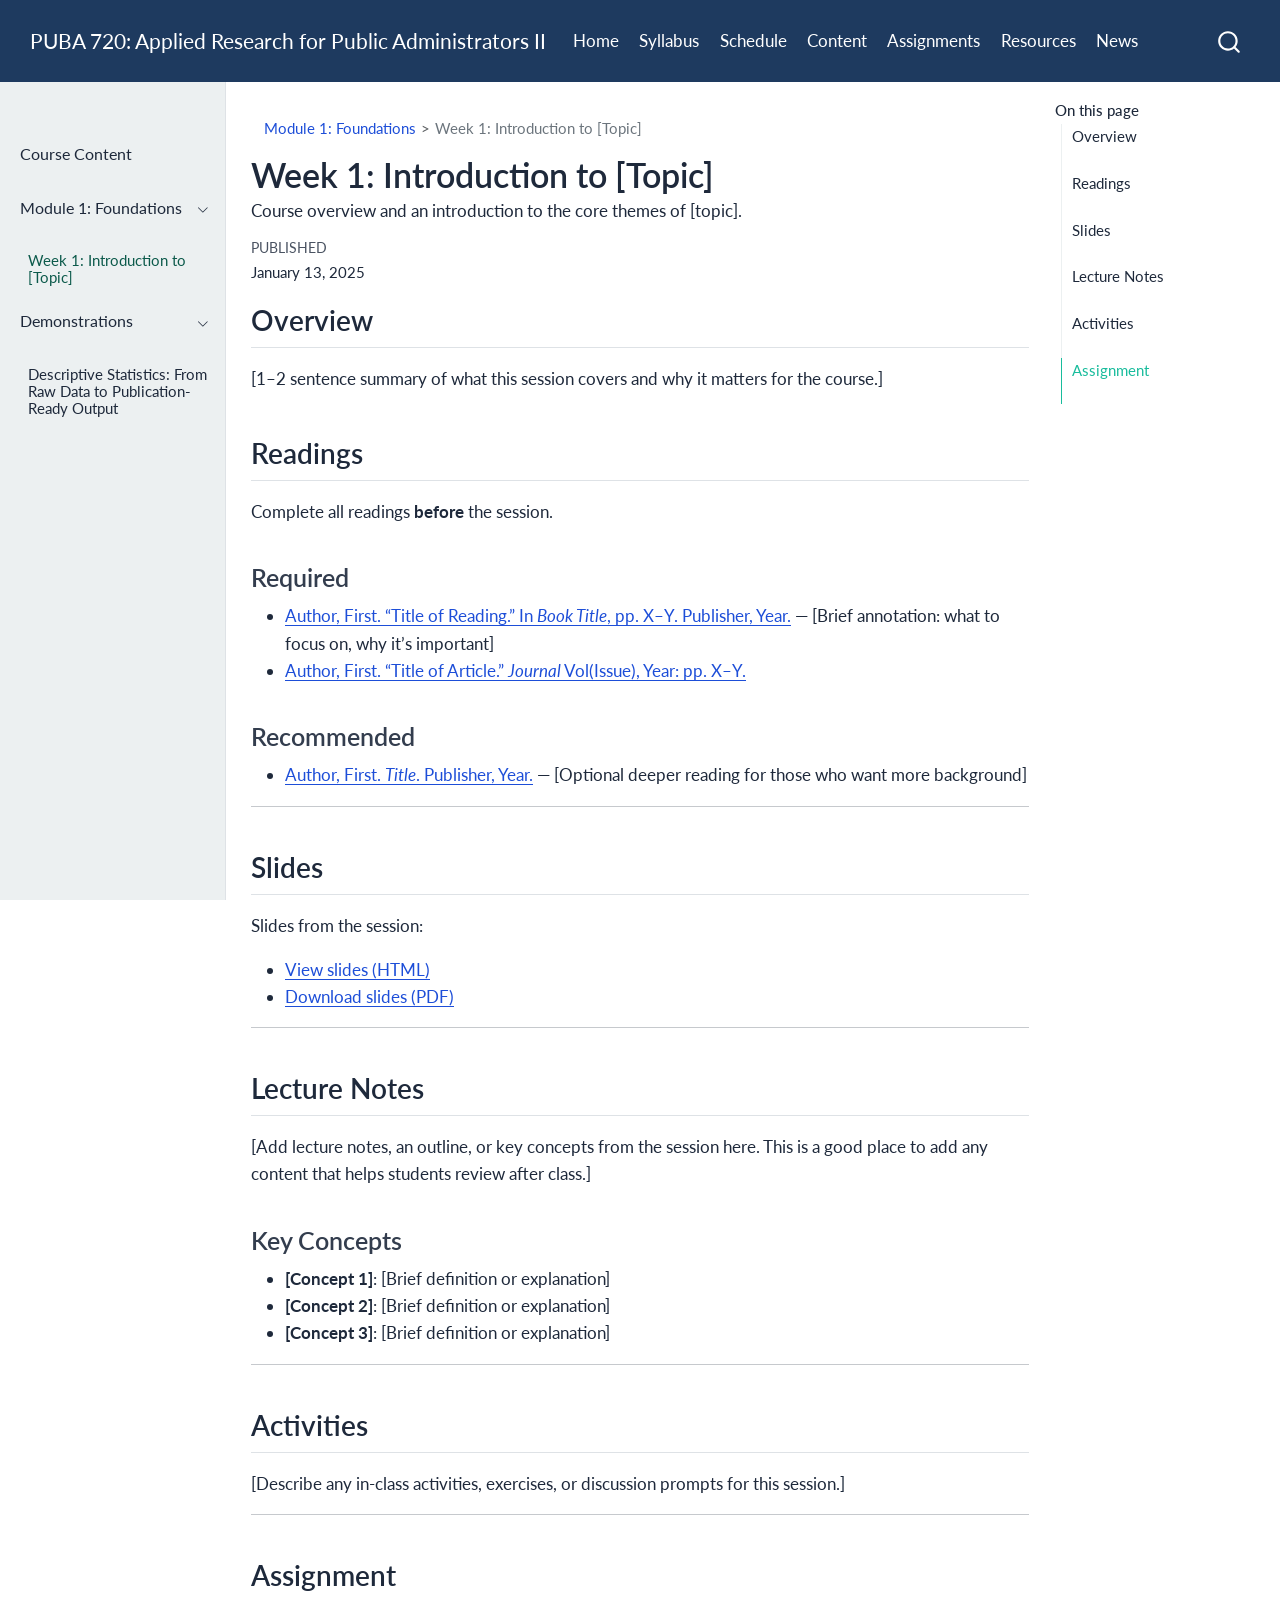
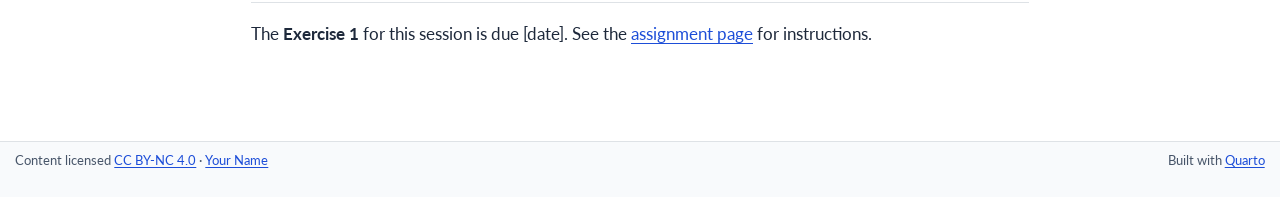
==== commit 03b735f7: "Built site for gh-pages" ====
--- a/content/01-content.html
+++ b/content/01-content.html
@@ -173,6 +173,23 @@
 </li>
       </ul>
   </li>
+        <li class="sidebar-item sidebar-item-section">
+      <div class="sidebar-item-container"> 
+            <a class="sidebar-item-text sidebar-link text-start" data-bs-toggle="collapse" data-bs-target="#quarto-sidebar-section-2" role="navigation" aria-expanded="true">
+ <span class="menu-text">Demonstrations</span></a>
+          <a class="sidebar-item-toggle text-start" data-bs-toggle="collapse" data-bs-target="#quarto-sidebar-section-2" role="navigation" aria-expanded="true" aria-label="Toggle section">
+            <i class="bi bi-chevron-right ms-2"></i>
+          </a> 
+      </div>
+      <ul id="quarto-sidebar-section-2" class="collapse list-unstyled sidebar-section depth1 show">  
+          <li class="sidebar-item">
+  <div class="sidebar-item-container"> 
+  <a href="../content/demo-quarto-vs-canvas.html" class="sidebar-item-text sidebar-link">
+ <span class="menu-text">Descriptive Statistics: From Raw Data to Publication-Ready Output</span></a>
+  </div>
+</li>
+      </ul>
+  </li>
     </ul>
     </div>
 </nav>
